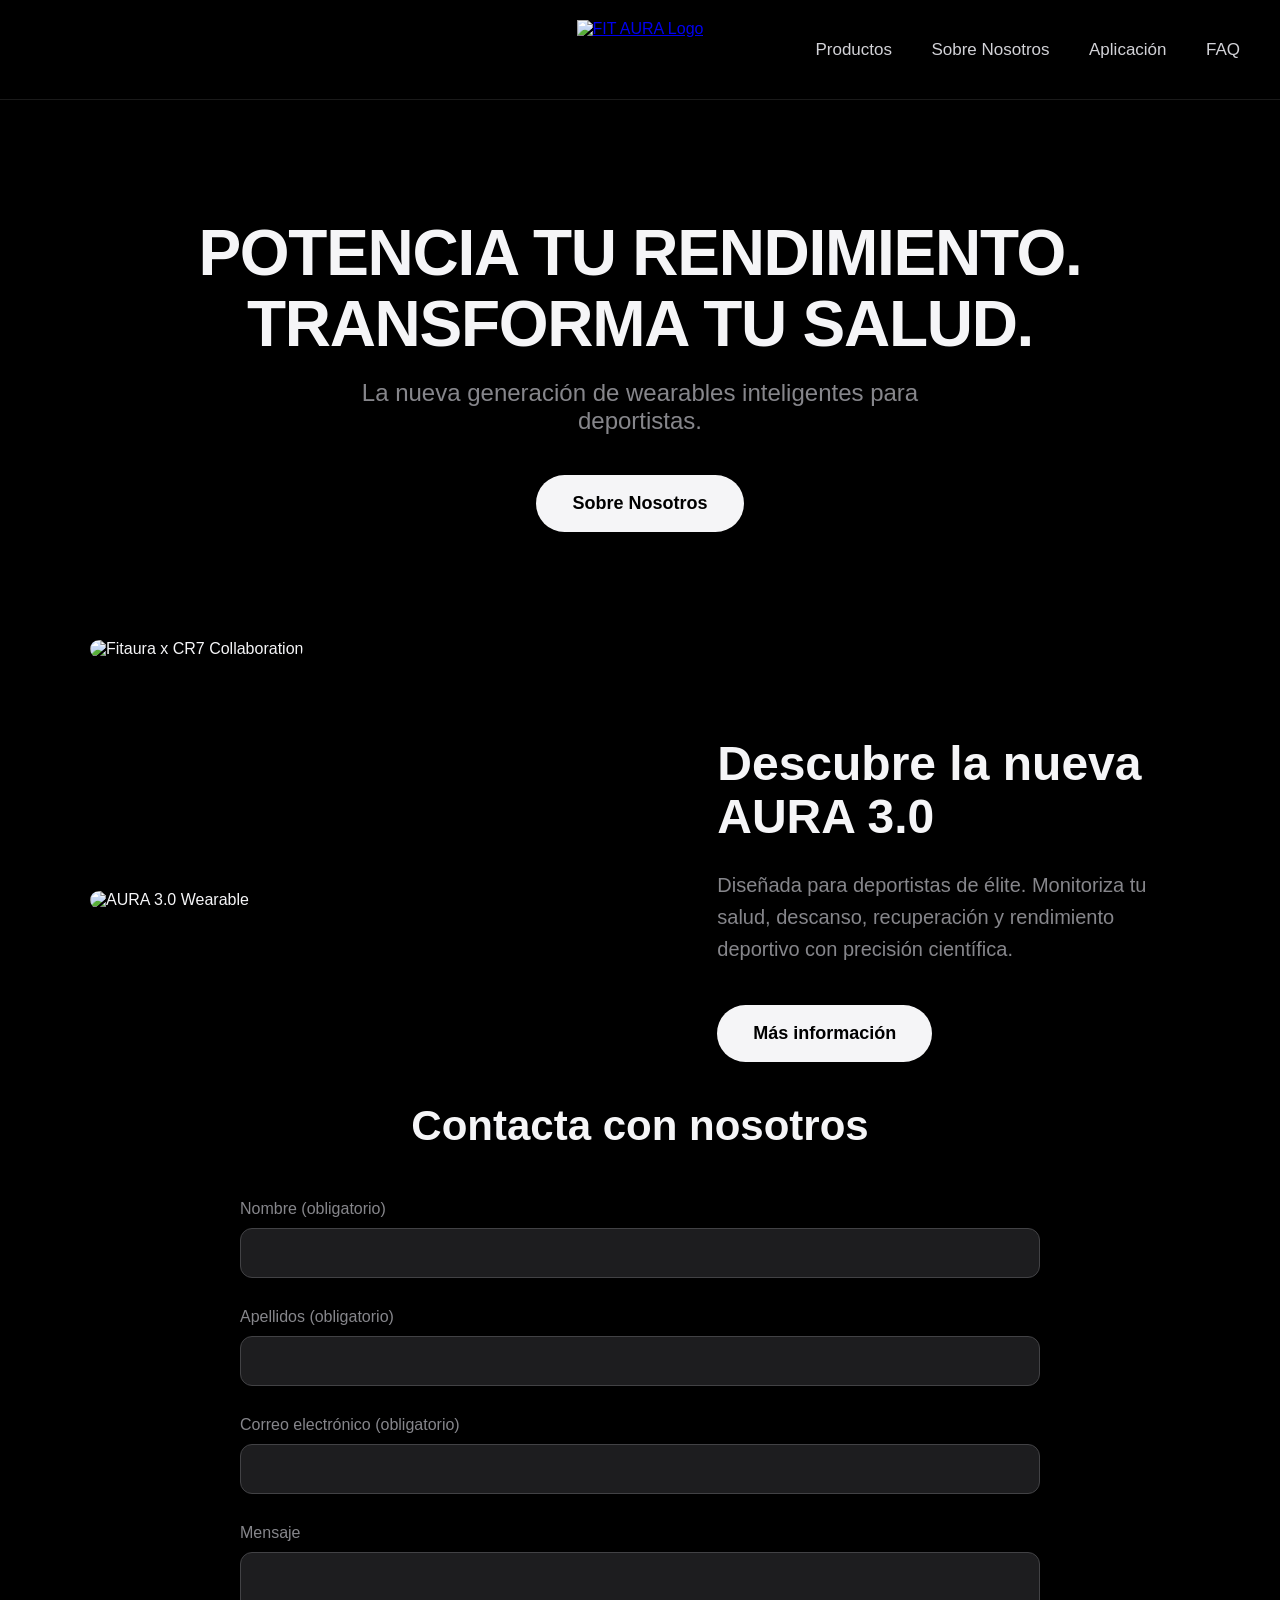
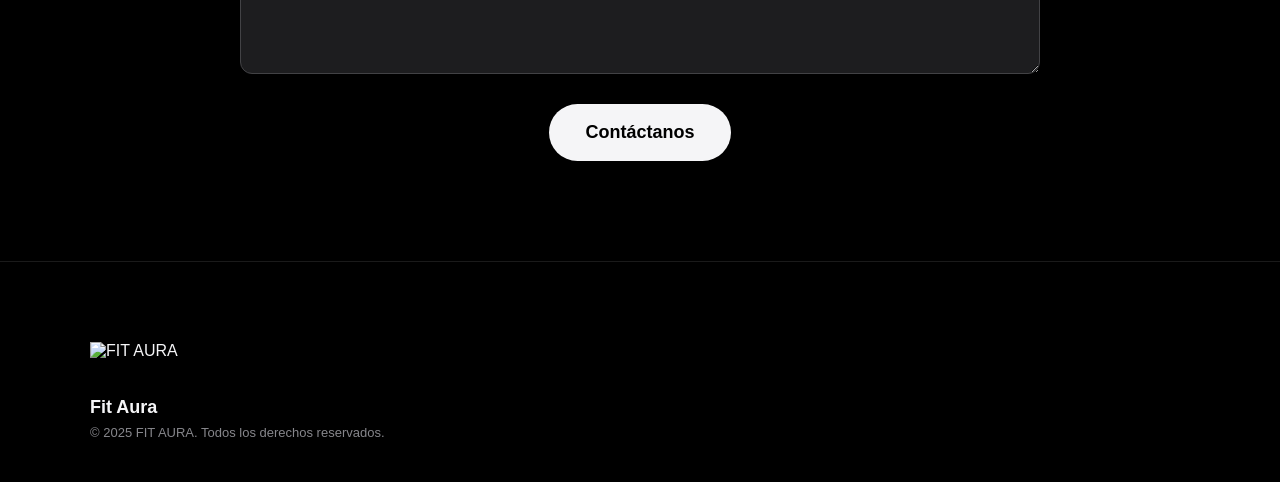
==== index.html @ 150d3b15 "Add files via upload Version 1.0" ====
<!DOCTYPE html>
<html lang="es">
<head>
    <meta charset="UTF-8">
    <meta name="viewport" content="width=device-width, initial-scale=1.0">
    <title>FIT AURA - Potencia tu Rendimiento</title>
    <link rel="stylesheet" href="style.css">
</head>
<body>

    <header class="navbar">
        <div class="nav-side nav-left"></div> 
        <div class="nav-center">
            <a href="index.html">
                <img src="assets/Letras FITAURA.png" alt="FIT AURA Logo" class="logo">
            </a>
        </div>
        <div class="nav-side nav-right">
            <nav>
                <a href="productos.html">Productos</a>
                <a href="sobre-nosotros.html">Sobre Nosotros</a>
                <a href="aplicacion.html">Aplicación</a>
                <a href="https://notebooklm.google.com/notebook/1a202533-34b2-4acc-ba76-eec06b1f2f01?authuser=1" target="_blank">FAQ</a>
            </nav>
        </div>
    </header>

    <main>
        <section class="hero">
            <h1 class="animate-load">POTENCIA TU RENDIMIENTO.<br>TRANSFORMA TU SALUD.</h1>
            <p class="animate-load delay-1">La nueva generación de wearables inteligentes para deportistas.</p>
            <div class="animate-load delay-2">
                <a href="sobre-nosotros.html" class="btn-hero">Sobre Nosotros</a>
            </div>
        </section>

        <section class="promo-section reveal-scale">
            <div class="image-container">
                <img src="assets/fitaura-x-cr7.png" alt="Fitaura x CR7 Collaboration" class="promo-img">
            </div>
        </section>

        <section class="featured-product" id="productos">
            <div class="featured-container">
                <div class="product-image-side reveal-left">
                    <img src="assets/fit-aura-pulsera.jpg" alt="AURA 3.0 Wearable" class="product-img-featured">
                </div>
                <div class="product-text-side reveal-right">
                    <h2>Descubre la nueva AURA 3.0</h2>
                    <p>Diseñada para deportistas de élite. Monitoriza tu salud, descanso, recuperación y rendimiento deportivo con precisión científica.</p>
                    <a href="productos.html" class="btn-more">Más información</a>
                </div>
            </div>
        </section>

        <section class="contact-section reveal-scale" id="contacto">
            <div class="contact-container">
                <h2>Contacta con nosotros</h2>
                <form class="contact-form" action="https://formspree.io/f/mlgwkwlw" method="POST">
                    <div class="form-group">
                        <label>Nombre (obligatorio)</label>
                        <input type="text" name="nombre" required>
                    </div>
                    <div class="form-group">
                        <label>Apellidos (obligatorio)</label>
                        <input type="text" name="apellidos" required>
                    </div>
                    <div class="form-group">
                        <label>Correo electrónico (obligatorio)</label>
                        <input type="email" name="email" required>
                    </div>
                    <div class="form-group">
                        <label>Mensaje</label>
                        <textarea name="mensaje" rows="5"></textarea>
                    </div>
                    <button type="submit" class="btn-submit">Contáctanos</button>
                </form>
            </div>
        </section>
    </main>

    <footer class="footer">
        <div class="footer-container">
            <div class="footer-column brand-col">
                <img src="assets/Letras FITAURA.png" alt="FIT AURA" class="footer-logo">
                <p class="brand-name">Fit Aura</p>
                <p class="copyright">© 2025 FIT AURA. Todos los derechos reservados.</p>
            </div>
        </div>
    </footer>

    <script>
        const observer = new IntersectionObserver((entries) => {
            entries.forEach(entry => {
                if (entry.isIntersecting) entry.target.classList.add('active');
            });
        }, { threshold: 0.15 });
        document.querySelectorAll('.reveal-left, .reveal-right, .reveal-scale').forEach(el => observer.observe(el));
    </script>
</body>
</html>
---- style.css ----
/* ==========================================================================
   1. RESETEO Y TIPOGRAFÍA (ESTILO PREMIUM APPLE)
   ========================================================================== */
* {
    margin: 0;
    padding: 0;
    box-sizing: border-box;
    font-family: -apple-system, BlinkMacSystemFont, "Segoe UI", Roboto, Helvetica, Arial, sans-serif;
    -webkit-font-smoothing: antialiased;
    -moz-osx-font-smoothing: grayscale;
}

body {
    background-color: #000000; 
    color: #f5f5f7; 
    overflow-x: hidden;
}

/* ==========================================================================
   2. ANIMACIONES Y REVEAL SYSTEM
   ========================================================================== */
@keyframes fadeInUp {
    from { opacity: 0; transform: translateY(30px); }
    to { opacity: 1; transform: translateY(0); }
}

@keyframes fadeInDown {
    from { opacity: 0; transform: translateY(-20px); }
    to { opacity: 1; transform: translateY(0); }
}

.animate-load {
    opacity: 0;
    animation: fadeInUp 1s cubic-bezier(0.2, 0.8, 0.2, 1) forwards;
}

.delay-1 { animation-delay: 0.2s; transition-delay: 0.2s; }
.delay-2 { animation-delay: 0.4s; transition-delay: 0.4s; }

.reveal-left { opacity: 0; transform: translateX(-50px); transition: all 1s cubic-bezier(0.2, 0.8, 0.2, 1); }
.reveal-right { opacity: 0; transform: translateX(50px); transition: all 1s cubic-bezier(0.2, 0.8, 0.2, 1); }
.reveal-scale { opacity: 0; transform: scale(0.9); transition: all 1s cubic-bezier(0.2, 0.8, 0.2, 1); }

.active { 
    opacity: 1 !important; 
    transform: translate(0) scale(1) !important; 
}

/* ==========================================================================
   3. COMPONENTES GLOBALES (NAVBAR Y BOTONES)
   ========================================================================== */
.navbar {
    display: flex;
    justify-content: space-between;
    align-items: center;
    padding: 0 40px; 
    height: 100px;
    background-color: rgba(0, 0, 0, 0.7); 
    backdrop-filter: saturate(180%) blur(20px); 
    -webkit-backdrop-filter: saturate(180%) blur(20px);
    border-bottom: 1px solid rgba(255, 255, 255, 0.1); 
    position: fixed; 
    top: 0;
    width: 100%;
    z-index: 1000;
    animation: fadeInDown 0.8s ease-out;
}

.nav-side { flex: 1; }
.nav-center { flex: 0 0 auto; display: flex; justify-content: center; }
.nav-right { display: flex; justify-content: flex-end; }

.logo { height: 60px; width: auto; display: block; }

nav a {
    color: #d2d2d7; 
    text-decoration: none; 
    margin-left: 35px; 
    font-size: 17px;
    transition: color 0.3s ease;
}
nav a:hover { color: #ffffff; }

.btn-hero, .btn-more, .btn-submit, .btn-subscribe, .btn-info {
    display: inline-block;
    background-color: #f5f5f7;
    color: #000000;
    text-decoration: none;
    padding: 18px 36px;
    border-radius: 40px;
    font-size: 18px;
    font-weight: 600;
    border: none;
    cursor: pointer;
    transition: all 0.4s ease;
    text-align: center;
}

.btn-hero:hover, .btn-more:hover, .btn-submit:hover, .btn-subscribe:hover { 
    transform: scale(1.05); 
    background-color: #ffffff; 
    box-shadow: 0 0 20px rgba(255, 255, 255, 0.2);
}

/* ==========================================================================
   4. PÁGINA PRINCIPAL (INDEX.HTML)
   ========================================================================== */
.hero {
    display: flex;
    flex-direction: column;
    justify-content: center;
    align-items: center;
    text-align: center;
    min-height: 70vh;
    padding: 120px 20px 0 20px;
}

.hero h1 { font-size: 64px; font-weight: 700; line-height: 1.1; margin-bottom: 20px; letter-spacing: -0.02em; }
.hero p { font-size: 24px; color: #86868b; max-width: 650px; margin-bottom: 40px; }

.promo-section { 
    padding: 10px 20px 40px 20px; 
    display: flex; 
    justify-content: center; 
}
.image-container { max-width: 1100px; width: 100%; }
.promo-img { width: 100%; border-radius: 30px; }

.featured-product { padding: 40px 20px 20px 20px; display: flex; justify-content: center; }
.featured-container { max-width: 1100px; display: flex; align-items: center; gap: 60px; }
.product-image-side { flex: 1.2; }
.product-text-side { flex: 1; text-align: left; }
.product-img-featured { width: 100%; border-radius: 30px; }

.product-text-side h2 { font-size: 48px; font-weight: 700; margin-bottom: 25px; line-height: 1.1; }
.product-text-side p { font-size: 20px; color: #86868b; line-height: 1.6; margin-bottom: 40px; }

.contact-section { padding: 20px 20px 100px 20px; display: flex; justify-content: center; }
.contact-container { max-width: 800px; width: 100%; text-align: center; }
.contact-container h2 { font-size: 42px; margin-bottom: 50px; }

.form-group { margin-bottom: 30px; display: flex; flex-direction: column; text-align: left; }
.form-group label { margin-bottom: 10px; color: #86868b; font-size: 16px; }
.contact-form input, .contact-form textarea {
    background: #1d1d1f; 
    border: 1px solid #424245; 
    border-radius: 12px;
    padding: 15px; 
    color: #f5f5f7; 
    font-size: 16px; 
    outline: none;
    width: 100%;
    transition: border-color 0.3s ease;
}
.contact-form input:focus, .contact-form textarea:focus { border-color: #f5f5f7; }

/* ==========================================================================
   5. PÁGINA DE PRODUCTOS (PRODUCTOS.HTML)
   ========================================================================== */
.pricing-page { padding-top: 140px; text-align: center; }
.pricing-hero h1 { font-size: 56px; margin-bottom: 15px; font-weight: 700; }
.pricing-hero p { color: #86868b; font-size: 20px; margin-bottom: 20px; }

.pricing-grid {
    display: grid;
    grid-template-columns: repeat(auto-fit, minmax(300px, 1fr));
    gap: 30px;
    max-width: 1200px;
    margin: 0 auto;
    padding: 20px 20px 100px 20px;
}

.pricing-card {
    background-color: #1d1d1f;
    border-radius: 24px;
    padding: 40px 30px;
    display: flex;
    flex-direction: column;
    align-items: center;
    transition: transform 0.3s ease;
    opacity: 0;
}

.pricing-card:hover { transform: translateY(-10px); }

.plan-tag { font-style: italic; font-size: 18px; color: #86868b; margin-bottom: 10px; }
.price { font-size: 42px; font-weight: 700; margin-bottom: 30px; }

.card-img-wrap { width: 100%; height: 220px; display: flex; justify-content: center; align-items: center; margin-bottom: 20px; }
.card-img { max-height: 100%; width: auto; object-fit: contain; border-radius: 15px; }

.card-desc { font-size: 16px; min-height: 60px; margin-bottom: 20px; color: #f5f5f7; line-height: 1.4; }
hr { width: 100%; border: 0; border-top: 1px solid #424245; margin-bottom: 25px; }

.features { list-style: none; text-align: left; width: 100%; margin-bottom: 40px; }
.features li { font-size: 14px; color: #d2d2d7; margin-bottom: 12px; line-height: 1.4; position: relative; padding-left: 20px; }
.features li::before { content: "•"; position: absolute; left: 0; color: #86868b; }

.card-buttons { width: 100%; display: flex; flex-direction: column; gap: 12px; }

.btn-info { background: none; border: 1px solid #f5f5f7; color: #f5f5f7; padding: 12px; border-radius: 40px; }
.btn-info:hover { background: #f5f5f7; color: #000000; }

/* ==========================================================================
   6. PÁGINA DE APLICACIÓN (APLICACION.HTML) - NUEVA SECCIÓN FIX
   ========================================================================== */
.app-page { display: flex; flex-direction: column; align-items: center; }

/* Hero específico para app para reducir espacio superior */
.app-hero {
    display: flex;
    flex-direction: column;
    justify-content: center;
    align-items: center;
    text-align: center;
    min-height: 40vh; /* Altura reducida para subir el texto */
    padding: 110px 20px 20px 20px; /* Padding superior ajustado (100px nav + 10px) */
}

.app-hero h1 { font-size: 56px; font-weight: 700; margin-bottom: 15px; }
.app-hero p { font-size: 20px; color: #86868b; max-width: 600px; margin-bottom: 30px; }

.app-preview { padding-bottom: 100px; width: 100%; display: flex; justify-content: center; }
.image-container-app { max-width: 1100px; width: 100%; text-align: center; }
.app-img { max-width: 80%; height: auto; border-radius: 20px; } /* Control de tamaño de la imagen */

/* ==========================================================================
   7. OTRAS PÁGINAS (SOBRE NOSOTROS & PDF)
   ========================================================================== */
.about-page-pdf {
    padding-top: 140px;
    padding-bottom: 60px;
    display: flex;
    flex-direction: column;
    align-items: center;
    text-align: center;
}

.pdf-section { width: 90%; max-width: 1100px; margin-bottom: 60px; }
.pdf-section h1 { font-size: 48px; margin-bottom: 30px; }

.pdf-container { 
    background: #1d1d1f; border-radius: 24px; overflow: hidden; border: 1px solid rgba(255,255,255,0.1);
    box-shadow: 0 20px 40px rgba(0,0,0,0.5);
}

.team-section { width: 100%; text-align: center; padding-bottom: 40px; }
.team-image-container { width: 60%; max-width: 600px; margin: 0 auto; border-radius: 20px; overflow: hidden; }
.team-img { width: 100%; height: auto; display: block; }

.feed-section { width: 90%; max-width: 1100px; padding-bottom: 80px; }
.feed-image-container { width: 100%; border-radius: 24px; overflow: hidden; }
.feed-img { width: 100%; height: auto; display: block; }

/* ==========================================================================
   8. PIE DE PÁGINA (FOOTER)
   ========================================================================== */
.footer { padding: 80px 40px 40px 40px; border-top: 1px solid rgba(255, 255, 255, 0.1); }
.footer-container { max-width: 1100px; margin: 0 auto; display: grid; grid-template-columns: 2fr 1fr 1fr 1fr; gap: 40px; }
.brand-col { display: flex; flex-direction: column; align-items: flex-start; }
.footer-logo { height: 40px; width: auto; margin-bottom: 15px; }
.brand-name { font-weight: 700; font-size: 18px; margin-bottom: 5px; }
.copyright { color: #86868b; font-size: 13px; line-height: 1.5; }
.footer-column h4 { font-size: 16px; font-weight: 600; margin-bottom: 20px; color: #f5f5f7; }
.footer-column ul { list-style: none; }
.footer-column ul li { margin-bottom: 12px; }
.footer-column ul li a { text-decoration: none; color: #86868b; font-size: 14px; transition: color 0.3s ease; }
.footer-column ul li a:hover { color: #ffffff; }

/* ==========================================================================
   9. AJUSTES RESPONSIVOS (MÓVIL)
   ========================================================================== */
@media (max-width: 768px) {
    .navbar { padding: 0 20px; }
    .nav-left { display: none; }
    .hero h1, .app-hero h1 { font-size: 42px; }
    
    .featured-container { flex-direction: column; text-align: center; gap: 40px; }
    .product-text-side { text-align: center; }
    
    .pricing-grid { grid-template-columns: 1fr; }
    
    .footer-container { grid-template-columns: 1fr 1fr; }
    
    .team-image-container { width: 85%; }
    .pdf-container embed { height: 500px; }
    .app-img { max-width: 95%; }
}
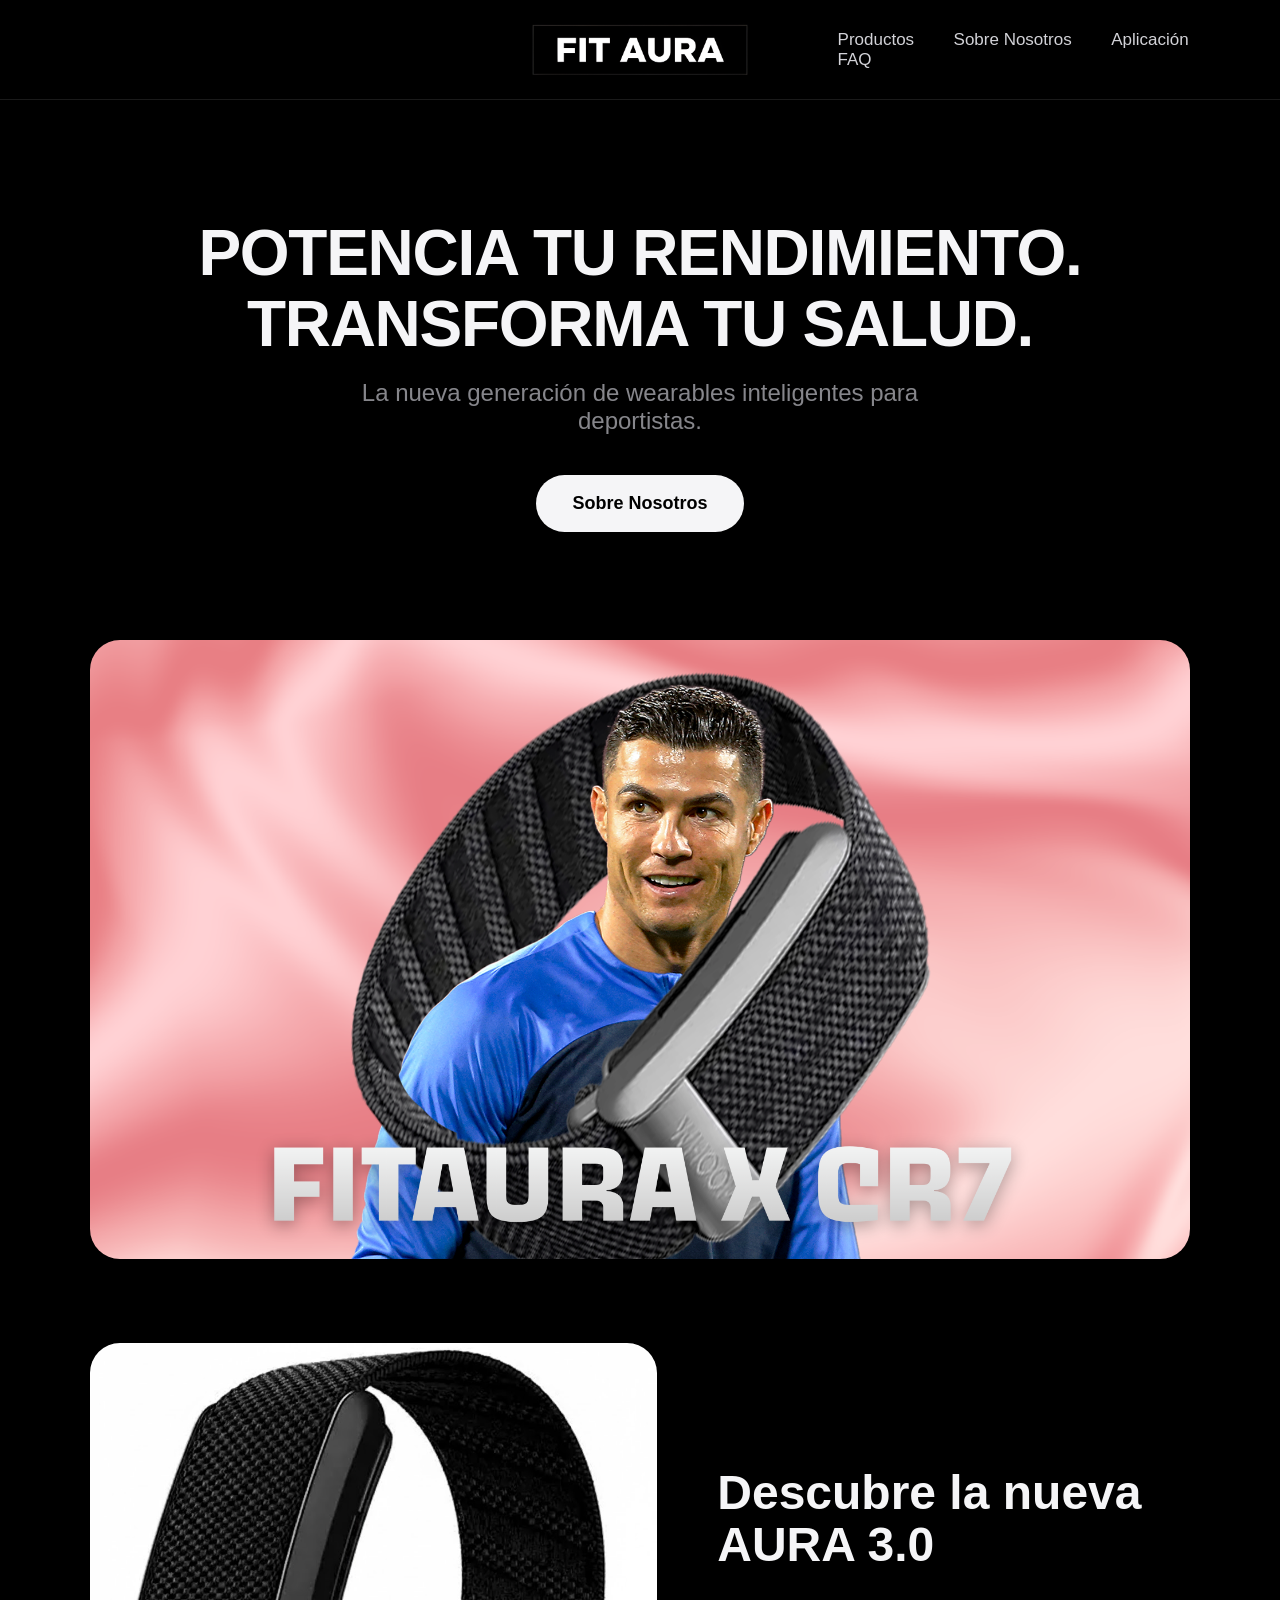
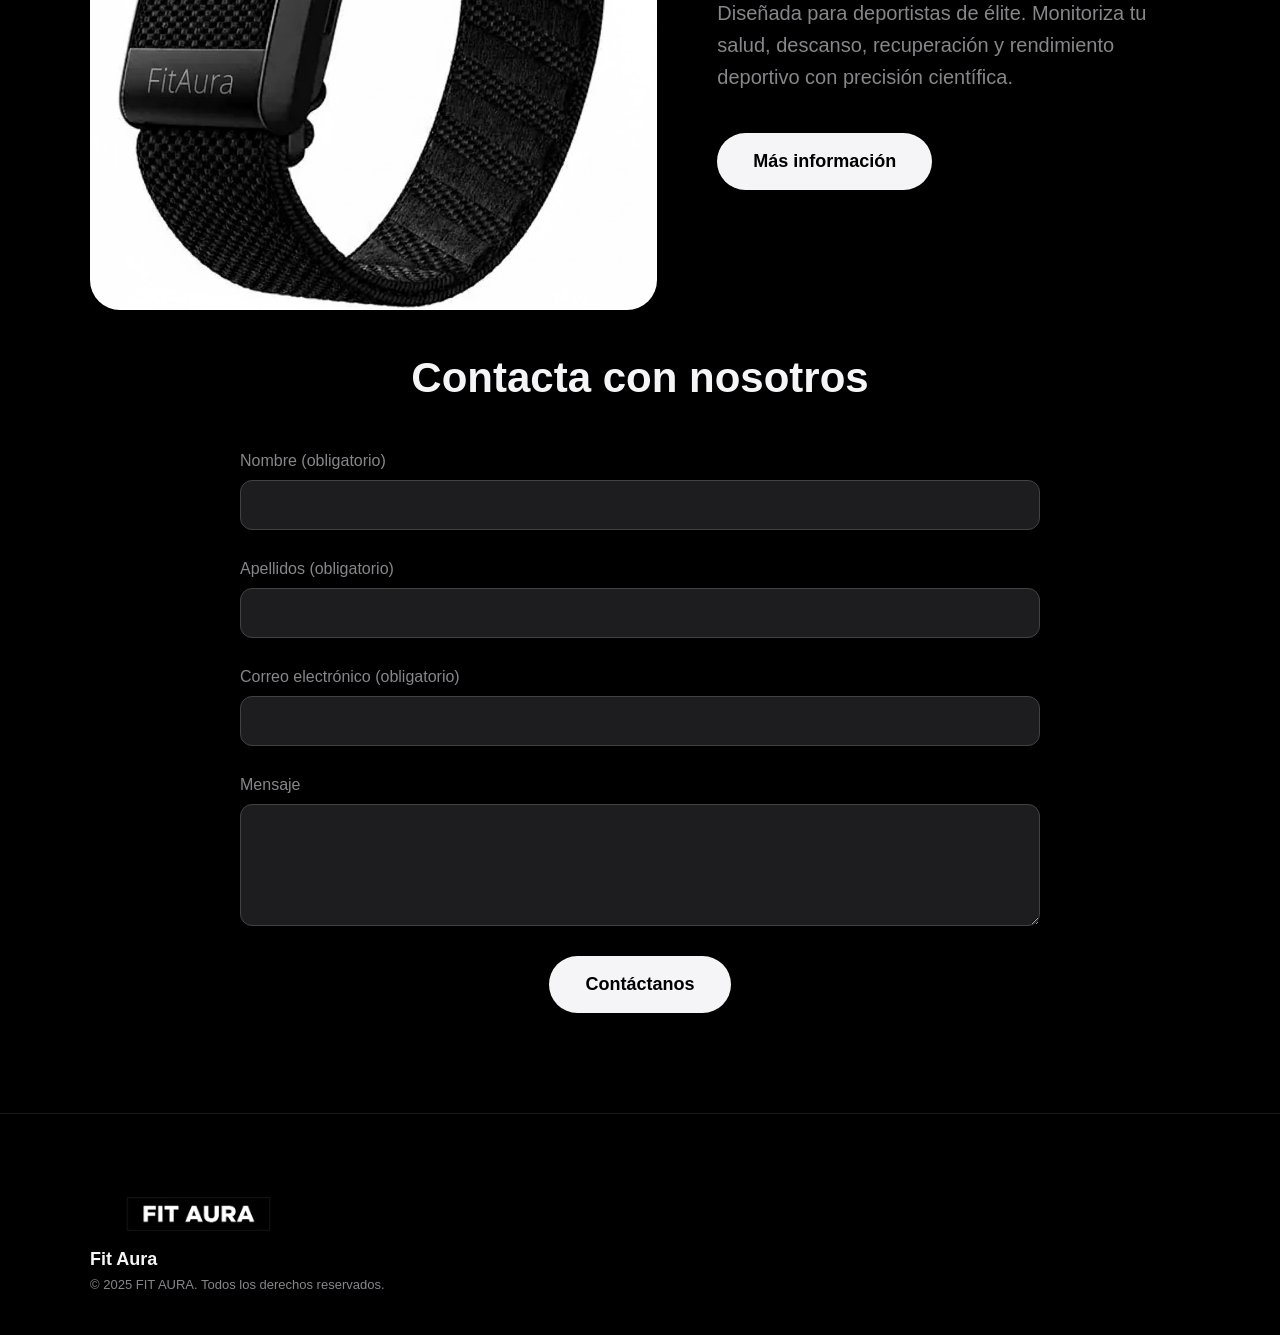
==== commit 238de4f2: "Version 2.0" ====
--- a/index.html
+++ b/index.html
@@ -4,6 +4,9 @@
     <meta charset="UTF-8">
     <meta name="viewport" content="width=device-width, initial-scale=1.0">
     <title>FIT AURA - Potencia tu Rendimiento</title>
+
+    <link rel="icon" type="image/png" href="assets/favicon.png">
+
     <link rel="stylesheet" href="style.css">
 </head>
 <body>
